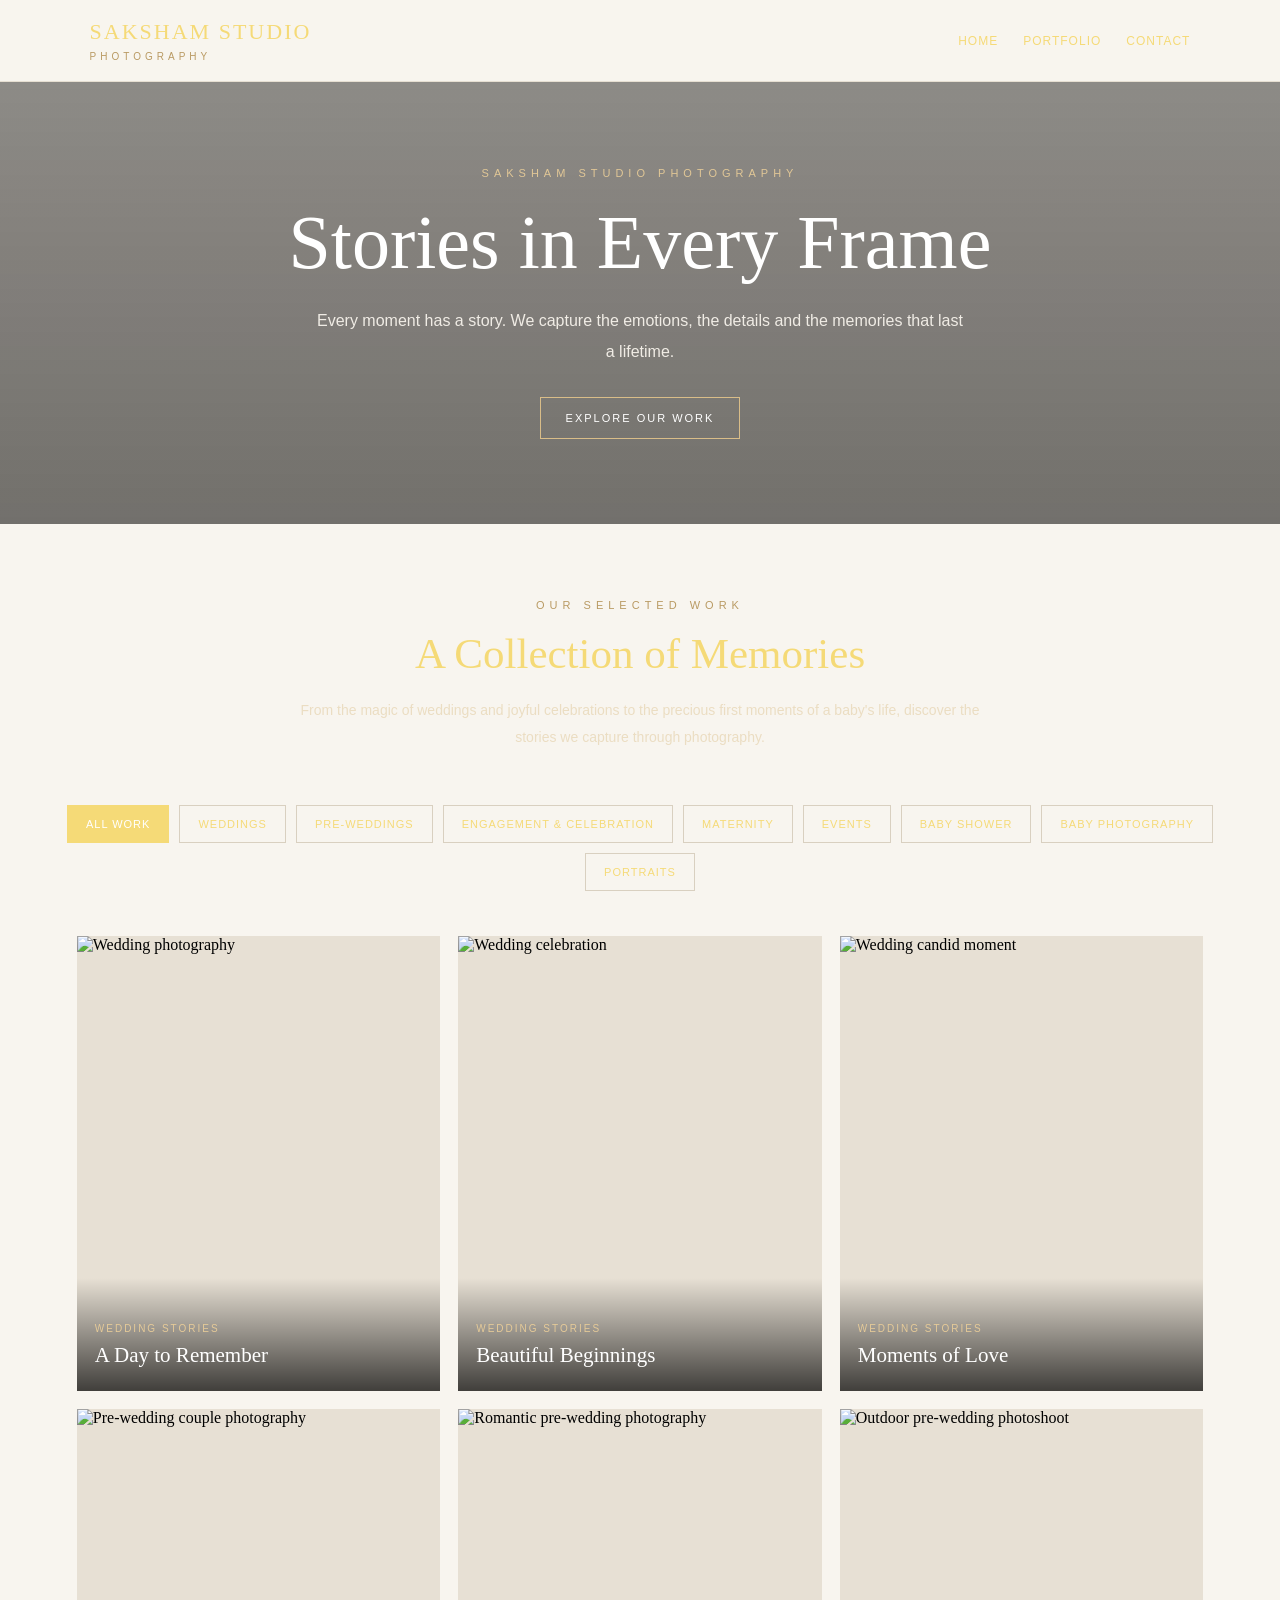
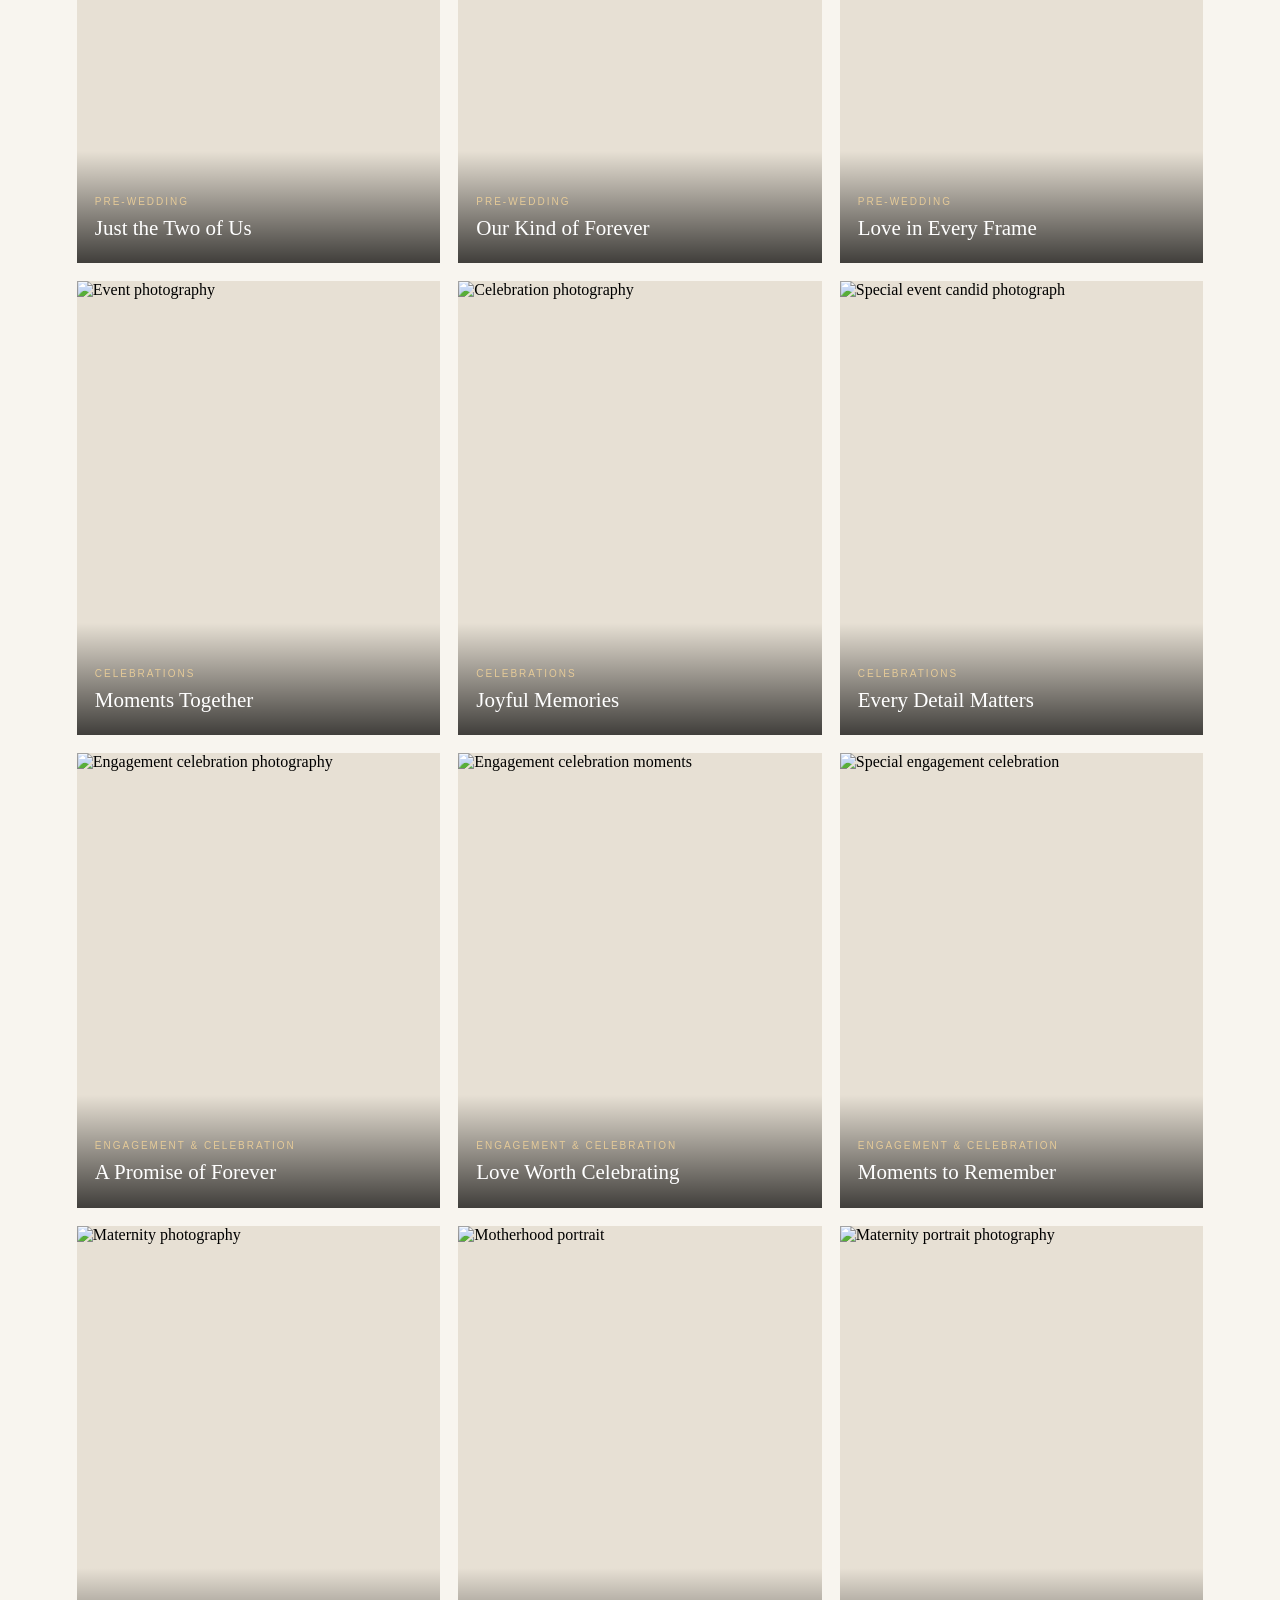
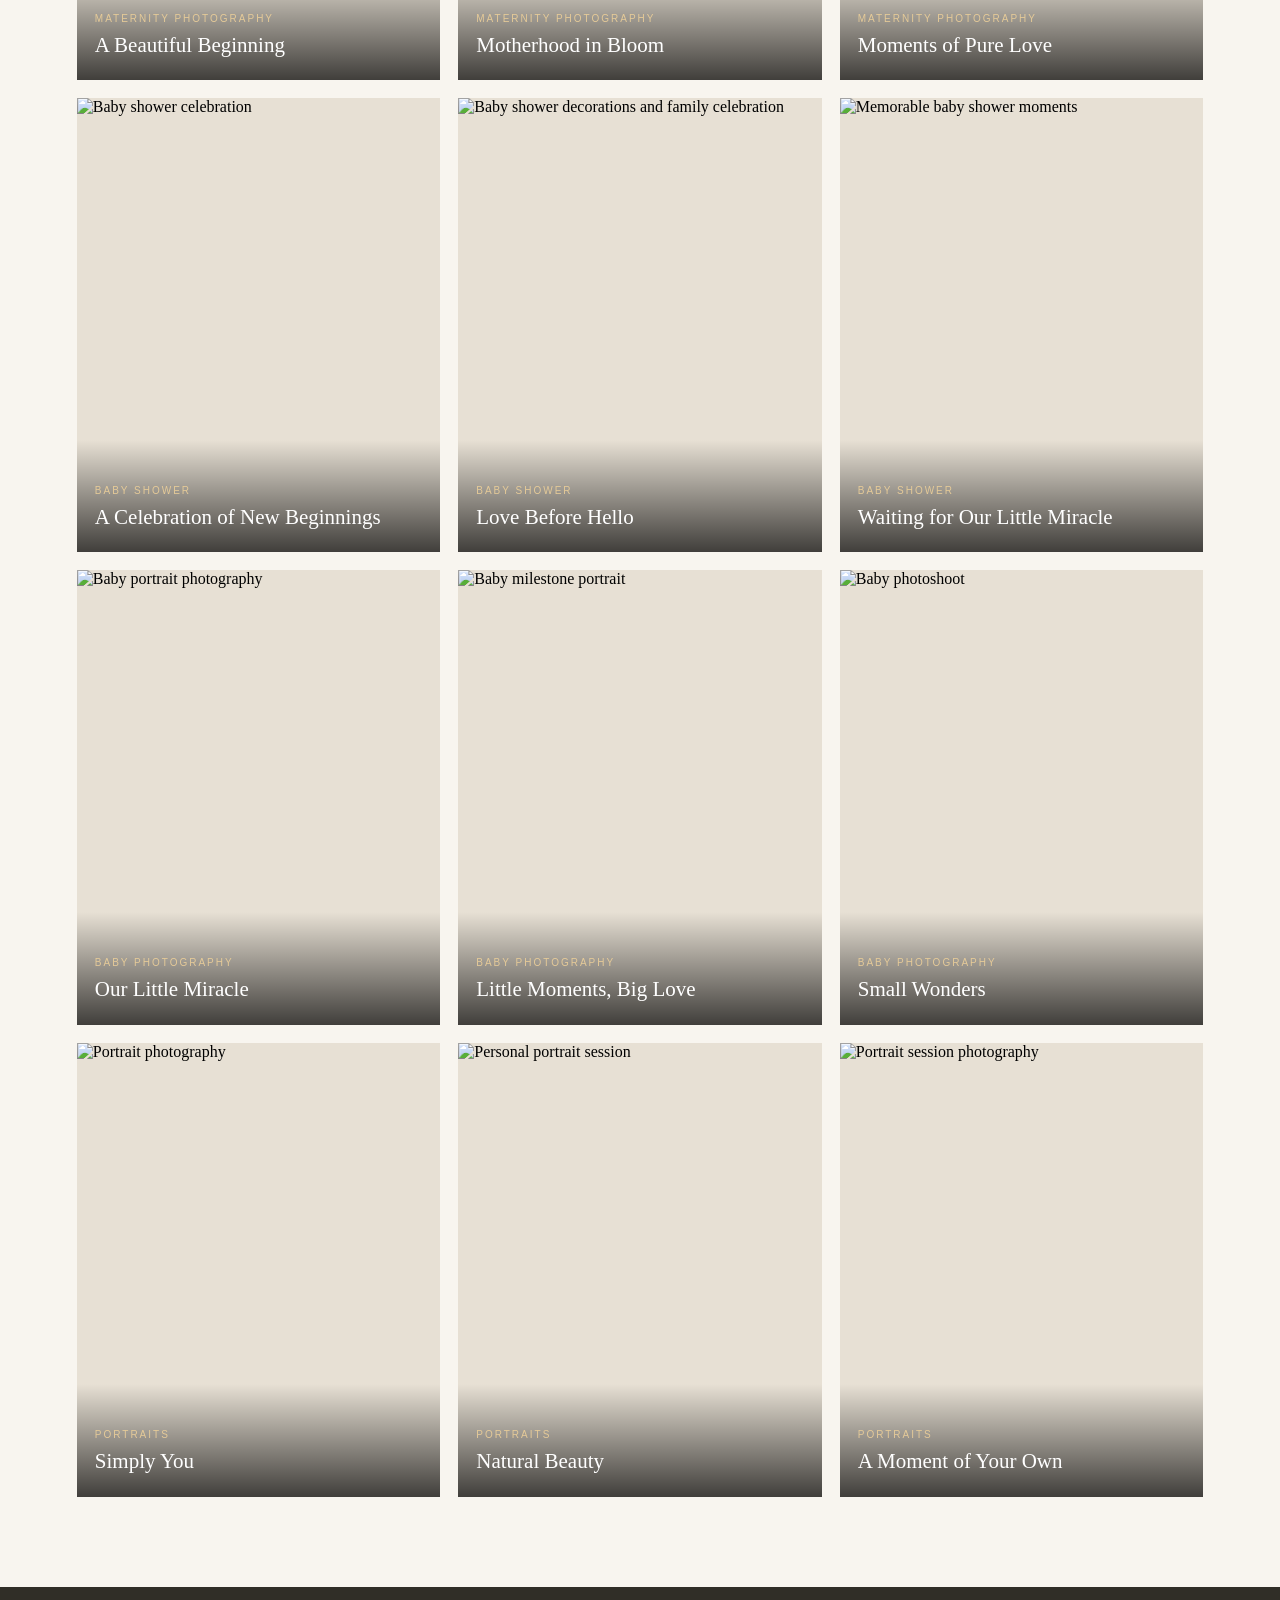
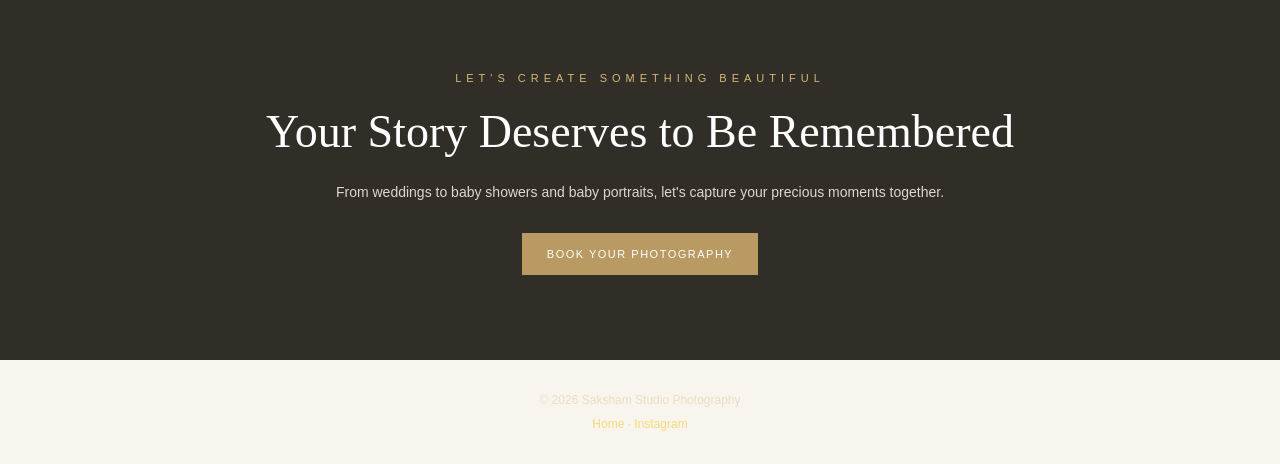
==== portfolio.html @ 3887b536 "Add files via upload" ====
<!DOCTYPE html>
<html lang="en">
<head>
<meta charset="UTF-8">
<meta name="viewport" content="width=device-width, initial-scale=1.0">

<title>Portfolio | Saksham Studio Photography</title>

<meta name="description" content="Explore wedding, pre-wedding, event, portrait, baby shower and baby photography by Saksham Studio Photography.">

<style>
:root {
  --cream: #f8f5ef;
  --gold: #b99a63;
  --dark: #f5da77;
  --muted: #ebddc2;
  --white: #ffffff;
}

* {
  margin: 0;
  padding: 0;
  box-sizing: border-box;
}

html {
  scroll-behavior: smooth;
  scroll-padding-top: 20px;
}

body {
  background: var(--cream);
  color: var(--dark);
  font-family: Georgia, "Times New Roman", serif;
}

a {
  color: inherit;
  text-decoration: none;
}

button {
  font: inherit;
}

/* HEADER */

header {
  min-height: 82px;
  padding: 18px 7%;
  display: flex;
  justify-content: space-between;
  align-items: center;
  gap: 20px;
  background: rgba(248, 245, 239, 0.97);
  border-bottom: 1px solid #e6dfd2;
}

.brand {
  font-size: 22px;
  letter-spacing: 2px;
  white-space: nowrap;
}

.brand span {
  display: block;
  font-family: Arial, sans-serif;
  font-size: 10px;
  letter-spacing: 4px;
  color: var(--gold);
  margin-top: 6px;
}

nav {
  display: flex;
  gap: 25px;
  align-items: center;
  font: 12px Arial, sans-serif;
  letter-spacing: 1px;
  text-transform: uppercase;
}

nav a {
  transition: color .25s;
}

nav a:hover {
  color: var(--gold);
}

/* HERO SECTION */

.hero {
  min-height: 440px;
  padding: 85px 20px;
  display: flex;
  justify-content: center;
  align-items: center;
  text-align: center;
  background:
    linear-gradient(rgba(25,23,20,.48), rgba(25,23,20,.60)),
    url("images/portfolio-cover.jpg") center 45% / cover no-repeat;
  color: white;
}

.hero-content {
  max-width: 760px;
}

.eyebrow {
  color: #e1c796;
  font: 11px Arial, sans-serif;
  letter-spacing: 5px;
  text-transform: uppercase;
}

.hero h1 {
  font-size: clamp(42px, 7vw, 76px);
  font-weight: normal;
  line-height: 1.15;
  margin: 20px 0;
}

.hero p {
  font: 16px/1.9 Arial, sans-serif;
  color: #f0ece5;
  max-width: 650px;
  margin: 0 auto;
}

.hero-button {
  display: inline-block;
  margin-top: 30px;
  padding: 14px 25px;
  border: 1px solid #d9bd88;
  color: white;
  font: 11px Arial, sans-serif;
  letter-spacing: 2px;
  text-transform: uppercase;
  transition: .25s;
}

.hero-button:hover {
  background: var(--gold);
  color: white;
}

/* INTRODUCTION */

.intro {
  text-align: center;
  max-width: 760px;
  margin: 75px auto 35px;
  padding: 0 22px;
}

.intro .eyebrow {
  color: var(--gold);
}

.intro h2 {
  font-size: clamp(30px, 4vw, 43px);
  font-weight: normal;
  line-height: 1.3;
  margin: 15px 0;
}

.intro p {
  font: 14px/1.9 Arial, sans-serif;
  color: var(--muted);
}

/* PORTFOLIO FILTERS */

.filters {
  display: flex;
  justify-content: center;
  flex-wrap: wrap;
  gap: 10px;
  padding: 20px;
  margin-bottom: 25px;
}

.filter-btn {
  padding: 12px 18px;
  background: transparent;
  border: 1px solid #d9d0c0;
  border-radius: 0;
  color: var(--dark);
  cursor: pointer;
  font: 11px Arial, sans-serif;
  letter-spacing: 1px;
  text-transform: uppercase;
  transition: .25s;
}

.filter-btn:hover,
.filter-btn.active {
  background: var(--dark);
  color: white;
  border-color: var(--dark);
}

/* PHOTO GALLERY */

.gallery {
  width: min(1440px, 100%);
  padding: 0 6%;
  margin: 0 auto 90px;
  display: grid;
  grid-template-columns: repeat(3, minmax(0, 1fr));
  gap: 18px;
}

.photo-card {
  position: relative;
  overflow: hidden;
  background: #e7e0d4;
  cursor: pointer;
  aspect-ratio: 4 / 5;
  border: 0;
  padding: 0;
  display: block;
  width: 100%;
  text-align: left;
}

.photo-card[hidden] {
  display: none;
}

.photo-card img {
  display: block;
  width: 100%;
  height: 100%;
  object-fit: cover;
  transition: transform .6s ease;
}

.photo-card:hover img {
  transform: scale(1.055);
}

.photo-caption {
  position: absolute;
  inset: auto 0 0;
  padding: 45px 18px 20px;
  text-align: left;
  color: white;
  background: linear-gradient(transparent, rgba(0,0,0,.72));
  pointer-events: none;
}

.photo-caption small {
  display: block;
  font: 10px Arial, sans-serif;
  letter-spacing: 2px;
  text-transform: uppercase;
  color: #e5ca98;
  margin-bottom: 7px;
}

.photo-caption strong {
  font-size: 21px;
  font-weight: normal;
  line-height: 1.4;
}

.photo-card:focus-visible,
.filter-btn:focus-visible,
a:focus-visible {
  outline: 2px solid var(--gold);
  outline-offset: 3px;
}

/* BOOKING SECTION */

.booking {
  text-align: center;
  padding: 85px 20px;
  background: #302e27;
  color: white;
}

.booking .eyebrow {
  color: #d7b779;
}

.booking h2 {
  font-size: clamp(30px, 4vw, 46px);
  line-height: 1.3;
  font-weight: normal;
  margin: 18px 0;
}

.booking p {
  color: #ddd7cc;
  font: 14px/1.8 Arial, sans-serif;
}

.booking a {
  display: inline-block;
  margin-top: 28px;
  padding: 15px 25px;
  background: var(--gold);
  color: white;
  font: 11px Arial, sans-serif;
  letter-spacing: 1.5px;
  text-transform: uppercase;
  transition: background .25s;
}

.booking a:hover {
  background: #9d7d47;
}

/* FOOTER */

footer {
  padding: 28px 20px;
  text-align: center;
  font: 12px/2 Arial, sans-serif;
  color: var(--muted);
}

footer a {
  color: var(--dark);
}

footer a:hover {
  color: var(--gold);
}

/* FULL-SCREEN PHOTO VIEWER */

.lightbox {
  position: fixed;
  inset: 0;
  z-index: 1000;
  display: none;
  align-items: center;
  justify-content: center;
  padding: 25px;
  background: rgba(15, 14, 12, .94);
}

.lightbox.open {
  display: flex;
}

.lightbox img {
  max-width: 90vw;
  max-height: 82vh;
  object-fit: contain;
}

.lightbox-close {
  position: absolute;
  top: 18px;
  right: 25px;
  color: white;
  background: transparent;
  border: 0;
  font: 36px Arial, sans-serif;
  cursor: pointer;
}

/* TABLET */

@media (max-width: 850px) {
  header {
    padding: 18px 5%;
  }

  nav {
    gap: 13px;
  }

  .gallery {
    grid-template-columns: repeat(2, minmax(0, 1fr));
    padding: 0 4%;
    gap: 12px;
  }
}

/* MOBILE */

@media (max-width: 560px) {
  header {
    align-items: flex-start;
    flex-direction: column;
    gap: 15px;
  }

  nav {
    flex-wrap: wrap;
    gap: 12px;
    font-size: 10px;
  }

  .hero {
    min-height: 340px;
    padding: 65px 18px;
  }

  .hero p {
    font-size: 14px;
  }

  .intro {
    margin-top: 55px;
  }

  .gallery {
    grid-template-columns: repeat(2, minmax(0, 1fr));
    gap: 8px;
    padding: 0 10px;
  }

  .photo-caption {
    padding: 30px 9px 12px;
  }

  .photo-caption strong {
    font-size: 15px;
  }

  .photo-caption small {
    font-size: 8px;
    letter-spacing: 1px;
  }

  .filter-btn {
    padding: 10px 12px;
    font-size: 10px;
    letter-spacing: .5px;
  }

  .booking {
    padding: 65px 18px;
  }
}
</style>
</head>

<body>

<!-- HEADER -->

<header>
  <a class="brand" href="index.html">
    SAKSHAM STUDIO
    <span>PHOTOGRAPHY</span>
  </a>

  <nav aria-label="Main navigation">
    <a href="index.html">Home</a>
    <a href="#gallery">Portfolio</a>
    <a href="#booking">Contact</a>
  </nav>
</header>

<!-- HERO -->

<section class="hero">
  <div class="hero-content">
    <div class="eyebrow">Saksham Studio Photography</div>

    <h1>Stories in Every Frame</h1>

    <p>
      Every moment has a story. We capture the emotions,
      the details and the memories that last a lifetime.
    </p>

    <a class="hero-button" href="#gallery">
      Explore Our Work
    </a>
  </div>
</section>

<!-- PORTFOLIO INTRODUCTION -->

<section class="intro">
  <div class="eyebrow">Our Selected Work</div>

  <h2>A Collection of Memories</h2>

  <p>
    From the magic of weddings and joyful celebrations
    to the precious first moments of a baby's life,
    discover the stories we capture through photography.
  </p>
</section>

<!-- CATEGORY FILTERS -->

<div class="filters" aria-label="Filter portfolio photographs">

  <button class="filter-btn active"
          data-filter="all"
          aria-pressed="true">
    All Work
  </button>

  <button class="filter-btn"
          data-filter="wedding"
          aria-pressed="false">
    Weddings
  </button>

  <button class="filter-btn"
          data-filter="prewedding"
          aria-pressed="false">
    Pre-Weddings
  </button>
  
  <button class="filter-btn"
        data-filter="engagement"
        aria-pressed="false">
  Engagement &amp; Celebration
  </button>

  <button class="filter-btn"
        data-filter="maternity"
        aria-pressed="false">
  Maternity
  </button>

  <button class="filter-btn"
          data-filter="events"
          aria-pressed="false">
    Events
  </button>

  <button class="filter-btn"
          data-filter="baby-shower"
          aria-pressed="false">
    Baby Shower
  </button>

  <button class="filter-btn"
          data-filter="baby"
          aria-pressed="false">
    Baby Photography
  </button>

  <button class="filter-btn"
          data-filter="portraits"
          aria-pressed="false">
    Portraits
  </button>

</div>

<!-- PHOTO GALLERY -->

<main id="gallery" class="gallery">

  <!-- WEDDING PHOTOS -->

  <button class="photo-card"
          data-category="wedding"
          aria-label="Enlarge wedding photograph">
    <img src="images/wedding-1.jpg"
         alt="Wedding photography"
         loading="lazy">
    <span class="photo-caption">
      <small>Wedding Stories</small>
      <strong>A Day to Remember</strong>
    </span>
  </button>

  <button class="photo-card"
          data-category="wedding"
          aria-label="Enlarge wedding photograph">
    <img src="images/wedding-2.jpg"
         alt="Wedding celebration"
         loading="lazy">
    <span class="photo-caption">
      <small>Wedding Stories</small>
      <strong>Beautiful Beginnings</strong>
    </span>
  </button>

  <button class="photo-card"
          data-category="wedding"
          aria-label="Enlarge wedding photograph">
    <img src="images/wedding-3.jpg"
         alt="Wedding candid moment"
         loading="lazy">
    <span class="photo-caption">
      <small>Wedding Stories</small>
      <strong>Moments of Love</strong>
    </span>
  </button>

  <!-- PRE-WEDDING PHOTOS -->

  <button class="photo-card"
          data-category="prewedding"
          aria-label="Enlarge pre-wedding photograph">
    <img src="images/prewedding-1.jpg"
         alt="Pre-wedding couple photography"
         loading="lazy">
    <span class="photo-caption">
      <small>Pre-Wedding</small>
      <strong>Just the Two of Us</strong>
    </span>
  </button>

  <button class="photo-card"
          data-category="prewedding"
          aria-label="Enlarge pre-wedding photograph">
    <img src="images/prewedding-2.jpg"
         alt="Romantic pre-wedding photography"
         loading="lazy">
    <span class="photo-caption">
      <small>Pre-Wedding</small>
      <strong>Our Kind of Forever</strong>
    </span>
  </button>

  <button class="photo-card"
          data-category="prewedding"
          aria-label="Enlarge pre-wedding photograph">
    <img src="images/prewedding-3.jpg"
         alt="Outdoor pre-wedding photoshoot"
         loading="lazy">
    <span class="photo-caption">
      <small>Pre-Wedding</small>
      <strong>Love in Every Frame</strong>
    </span>
  </button>

  <!-- EVENT PHOTOS -->

  <button class="photo-card"
          data-category="events"
          aria-label="Enlarge event photograph">
    <img src="images/event-1.jpg"
         alt="Event photography"
         loading="lazy">
    <span class="photo-caption">
      <small>Celebrations</small>
      <strong>Moments Together</strong>
    </span>
  </button>

  <button class="photo-card"
          data-category="events"
          aria-label="Enlarge event photograph">
    <img src="images/event-2.jpg"
         alt="Celebration photography"
         loading="lazy">
    <span class="photo-caption">
      <small>Celebrations</small>
      <strong>Joyful Memories</strong>
    </span>
  </button>

  <button class="photo-card"
          data-category="events"
          aria-label="Enlarge event photograph">
    <img src="images/event-3.jpg"
         alt="Special event candid photograph"
         loading="lazy">
    <span class="photo-caption">
      <small>Celebrations</small>
      <strong>Every Detail Matters</strong>
    </span>
  </button>
  
  <!-- ENGAGEMENT & CELEBRATION PHOTOS -->

  <button class="photo-card"
          data-category="engagement"
          aria-label="Enlarge engagement photograph">
    <img src="images/engagement-celebration-1.jpg"
         alt="Engagement celebration photography"
         loading="lazy">
    <span class="photo-caption">
      <small>Engagement &amp; Celebration</small>
      <strong>A Promise of Forever</strong>
    </span>
  </button>

  <button class="photo-card"
          data-category="engagement"
          aria-label="Enlarge engagement photograph">
    <img src="images/engagement-celebration-2.jpg"
         alt="Engagement celebration moments"
         loading="lazy">
    <span class="photo-caption">
      <small>Engagement &amp; Celebration</small>
      <strong>Love Worth Celebrating</strong>
    </span>
  </button>

  <button class="photo-card"
          data-category="engagement"
          aria-label="Enlarge celebration photograph">
    <img src="images/engagement-celebration-3.jpg"
         alt="Special engagement celebration"
         loading="lazy">
    <span class="photo-caption">
      <small>Engagement &amp; Celebration</small>
      <strong>Moments to Remember</strong>
    </span>
  </button>

  <!-- MATERNITY PHOTOS -->

  <button class="photo-card"
          data-category="maternity"
          aria-label="Enlarge maternity photograph">
    <img src="images/maternity-1.jpg"
         alt="Maternity photography"
         loading="lazy">
    <span class="photo-caption">
      <small>Maternity Photography</small>
      <strong>A Beautiful Beginning</strong>
    </span>
  </button>

  <button class="photo-card"
          data-category="maternity"
          aria-label="Enlarge maternity photograph">
    <img src="images/maternity-2.jpg"
         alt="Motherhood portrait"
         loading="lazy">
    <span class="photo-caption">
      <small>Maternity Photography</small>
      <strong>Motherhood in Bloom</strong>
    </span>
  </button>

  <button class="photo-card"
          data-category="maternity"
          aria-label="Enlarge maternity photograph">
    <img src="images/maternity-3.jpg"
         alt="Maternity portrait photography"
         loading="lazy">
    <span class="photo-caption">
      <small>Maternity Photography</small>
      <strong>Moments of Pure Love</strong>
    </span>
  </button>

  <!-- BABY SHOWER PHOTOS -->

  <button class="photo-card"
          data-category="baby-shower"
          aria-label="Enlarge baby shower photograph">
    <img src="images/baby-shower-1.jpg"
         alt="Baby shower celebration"
         loading="lazy">
    <span class="photo-caption">
      <small>Baby Shower</small>
      <strong>A Celebration of New Beginnings</strong>
    </span>
  </button>

  <button class="photo-card"
          data-category="baby-shower"
          aria-label="Enlarge baby shower photograph">
    <img src="images/baby-shower-2.jpg"
         alt="Baby shower decorations and family celebration"
         loading="lazy">
    <span class="photo-caption">
      <small>Baby Shower</small>
      <strong>Love Before Hello</strong>
    </span>
  </button>

  <button class="photo-card"
          data-category="baby-shower"
          aria-label="Enlarge baby shower photograph">
    <img src="images/baby-shower-3.jpg"
         alt="Memorable baby shower moments"
         loading="lazy">
    <span class="photo-caption">
      <small>Baby Shower</small>
      <strong>Waiting for Our Little Miracle</strong>
    </span>
  </button>

  <!-- BABY PHOTOGRAPHY PHOTOS -->

  <button class="photo-card"
          data-category="baby"
          aria-label="Enlarge baby photograph">
    <img src="images/baby-1.jpg"
         alt="Baby portrait photography"
         loading="lazy">
    <span class="photo-caption">
      <small>Baby Photography</small>
      <strong>Our Little Miracle</strong>
    </span>
  </button>

  <button class="photo-card"
          data-category="baby"
          aria-label="Enlarge baby photograph">
    <img src="images/baby-2.jpg"
         alt="Baby milestone portrait"
         loading="lazy">
    <span class="photo-caption">
      <small>Baby Photography</small>
      <strong>Little Moments, Big Love</strong>
    </span>
  </button>

  <button class="photo-card"
          data-category="baby"
          aria-label="Enlarge baby photograph">
    <img src="images/baby-3.jpg"
         alt="Baby photoshoot"
         loading="lazy">
    <span class="photo-caption">
      <small>Baby Photography</small>
      <strong>Small Wonders</strong>
    </span>
  </button>

  <!-- PORTRAIT PHOTOS -->

  <button class="photo-card"
          data-category="portraits"
          aria-label="Enlarge portrait photograph">
    <img src="images/portrait-1.jpg"
         alt="Portrait photography"
         loading="lazy">
    <span class="photo-caption">
      <small>Portraits</small>
      <strong>Simply You</strong>
    </span>
  </button>

  <button class="photo-card"
          data-category="portraits"
          aria-label="Enlarge portrait photograph">
    <img src="images/portrait-2.jpg"
         alt="Personal portrait session"
         loading="lazy">
    <span class="photo-caption">
      <small>Portraits</small>
      <strong>Natural Beauty</strong>
    </span>
  </button>

  <button class="photo-card"
          data-category="portraits"
          aria-label="Enlarge portrait photograph">
    <img src="images/portrait-3.jpg"
         alt="Portrait session photography"
         loading="lazy">
    <span class="photo-caption">
      <small>Portraits</small>
      <strong>A Moment of Your Own</strong>
    </span>
  </button>

</main>

<!-- WHATSAPP BOOKING -->

<section class="booking" id="booking">
  <div class="eyebrow">Let's Create Something Beautiful</div>

  <h2>Your Story Deserves to Be Remembered</h2>

  <p>
    From weddings to baby showers and baby portraits,
    let's capture your precious moments together.
  </p>

  <a href="https://wa.me/917841080180"
     target="_blank"
     rel="noopener noreferrer">
    Book Your Photography
  </a>
</section>

<!-- FOOTER -->

<footer>
  <p>
    © <span id="year"></span> Saksham Studio Photography
  </p>

  <p>
    <a href="index.html">Home</a> ·
    <a href="https://www.instagram.com/sakshams_studio/"
       target="_blank"
       rel="noopener noreferrer">
      Instagram
    </a>
  </p>
</footer>

<!-- FULL-SCREEN PHOTO VIEWER -->

<div class="lightbox"
     id="lightbox"
     role="dialog"
     aria-modal="true"
     aria-label="Photograph viewer">

  <button class="lightbox-close"
          id="closeLightbox"
          aria-label="Close photograph viewer">
    &times;
  </button>

  <img id="lightboxImage" src="" alt="">
</div>

<script>
/* PORTFOLIO FILTERS */

const filterButtons = document.querySelectorAll(".filter-btn");
const photoCards = document.querySelectorAll(".photo-card");

filterButtons.forEach(button => {
  button.addEventListener("click", () => {
    const category = button.dataset.filter;

    filterButtons.forEach(item => {
      const active = item === button;

      item.classList.toggle("active", active);
      item.setAttribute("aria-pressed", String(active));
    });

    photoCards.forEach(card => {
      card.hidden =
        category !== "all" &&
        card.dataset.category !== category;
    });
  });
});

/* PHOTO VIEWER */

const lightbox = document.getElementById("lightbox");
const lightboxImage = document.getElementById("lightboxImage");
const closeButton = document.getElementById("closeLightbox");

photoCards.forEach(card => {
  card.addEventListener("click", () => {
    const image = card.querySelector("img");

    if (!image.complete || image.naturalWidth === 0) {
      alert(
        "This photo could not be loaded. Please check the image filename and location."
      );
      return;
    }

    lightboxImage.src = image.src;
    lightboxImage.alt = image.alt;

    lightbox.classList.add("open");
    closeButton.focus();
  });
});

/* CLOSE PHOTO VIEWER */

function closeLightbox() {
  lightbox.classList.remove("open");
  lightboxImage.src = "";
}

closeButton.addEventListener("click", closeLightbox);

lightbox.addEventListener("click", event => {
  if (event.target === lightbox) {
    closeLightbox();
  }
});

document.addEventListener("keydown", event => {
  if (event.key === "Escape") {
    closeLightbox();
  }
});

/* AUTOMATIC COPYRIGHT YEAR */

document.getElementById("year").textContent =
  new Date().getFullYear();
</script>

</body>
</html>
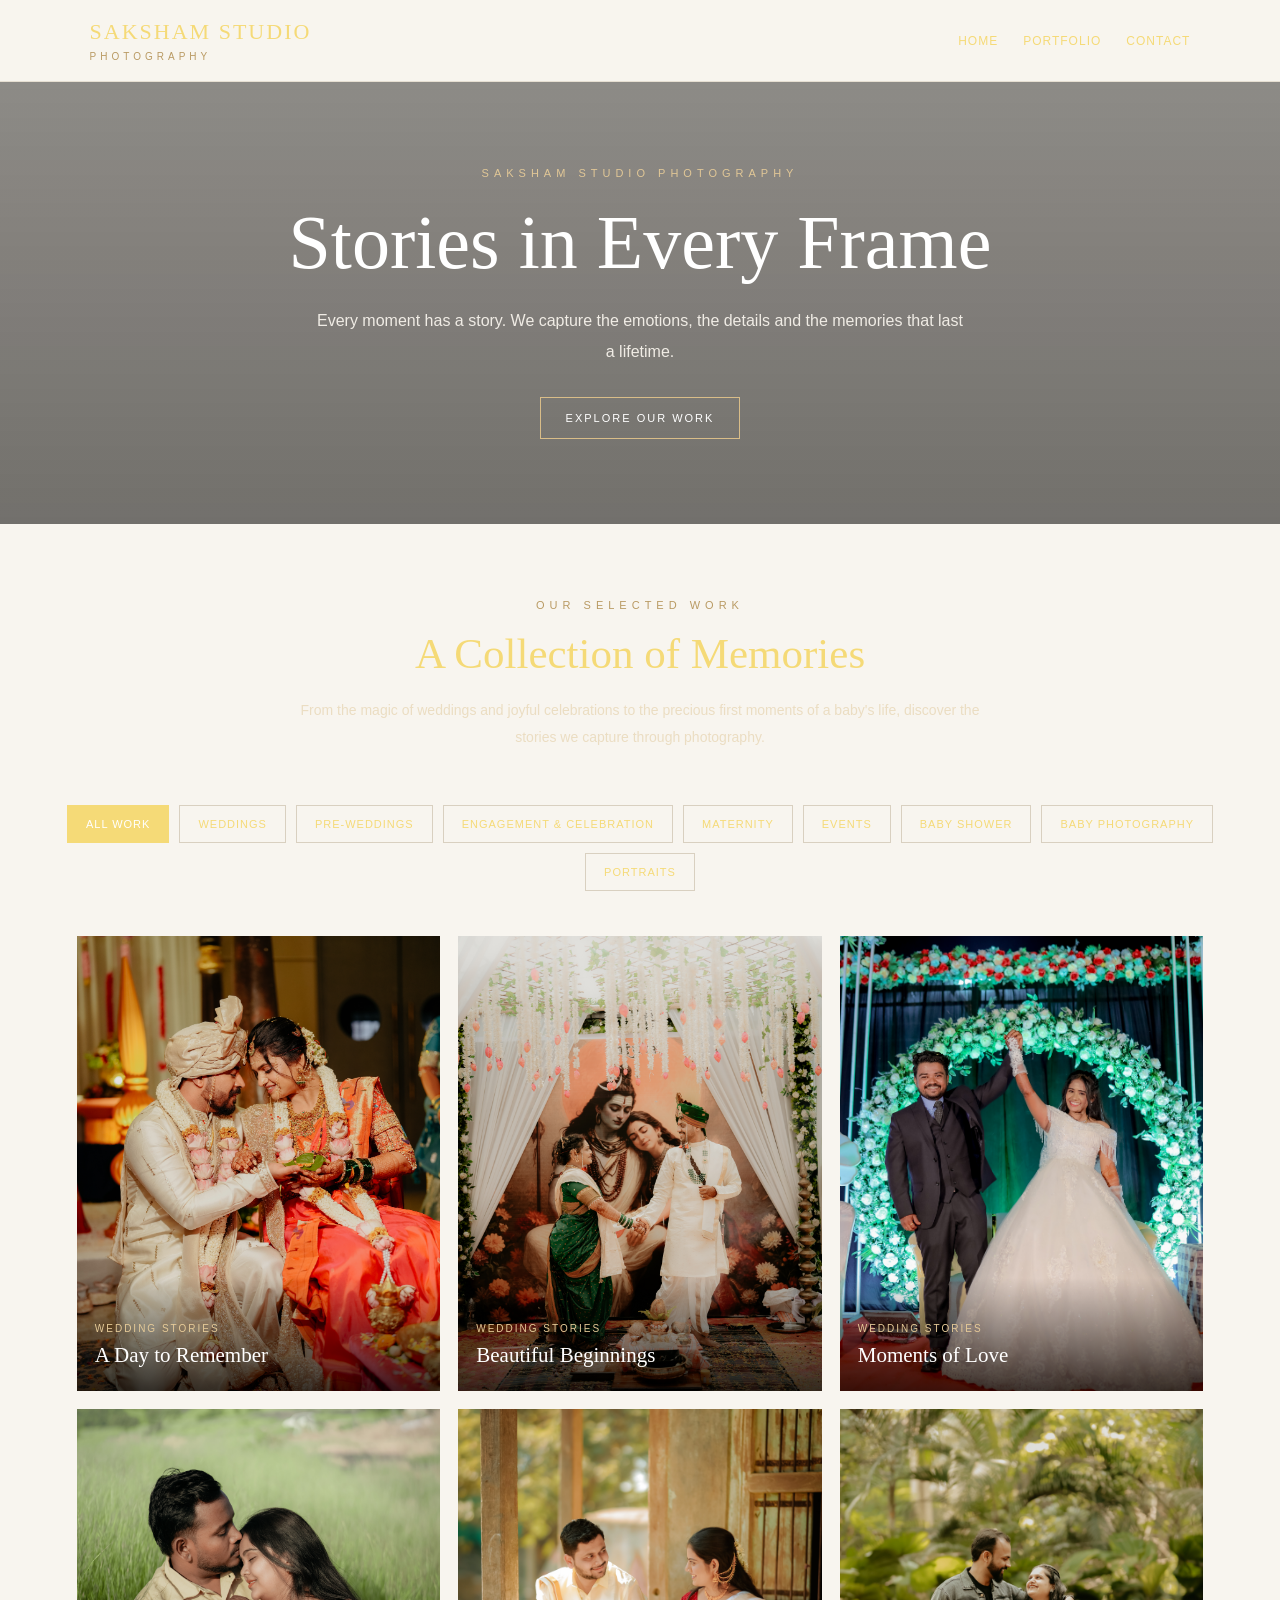
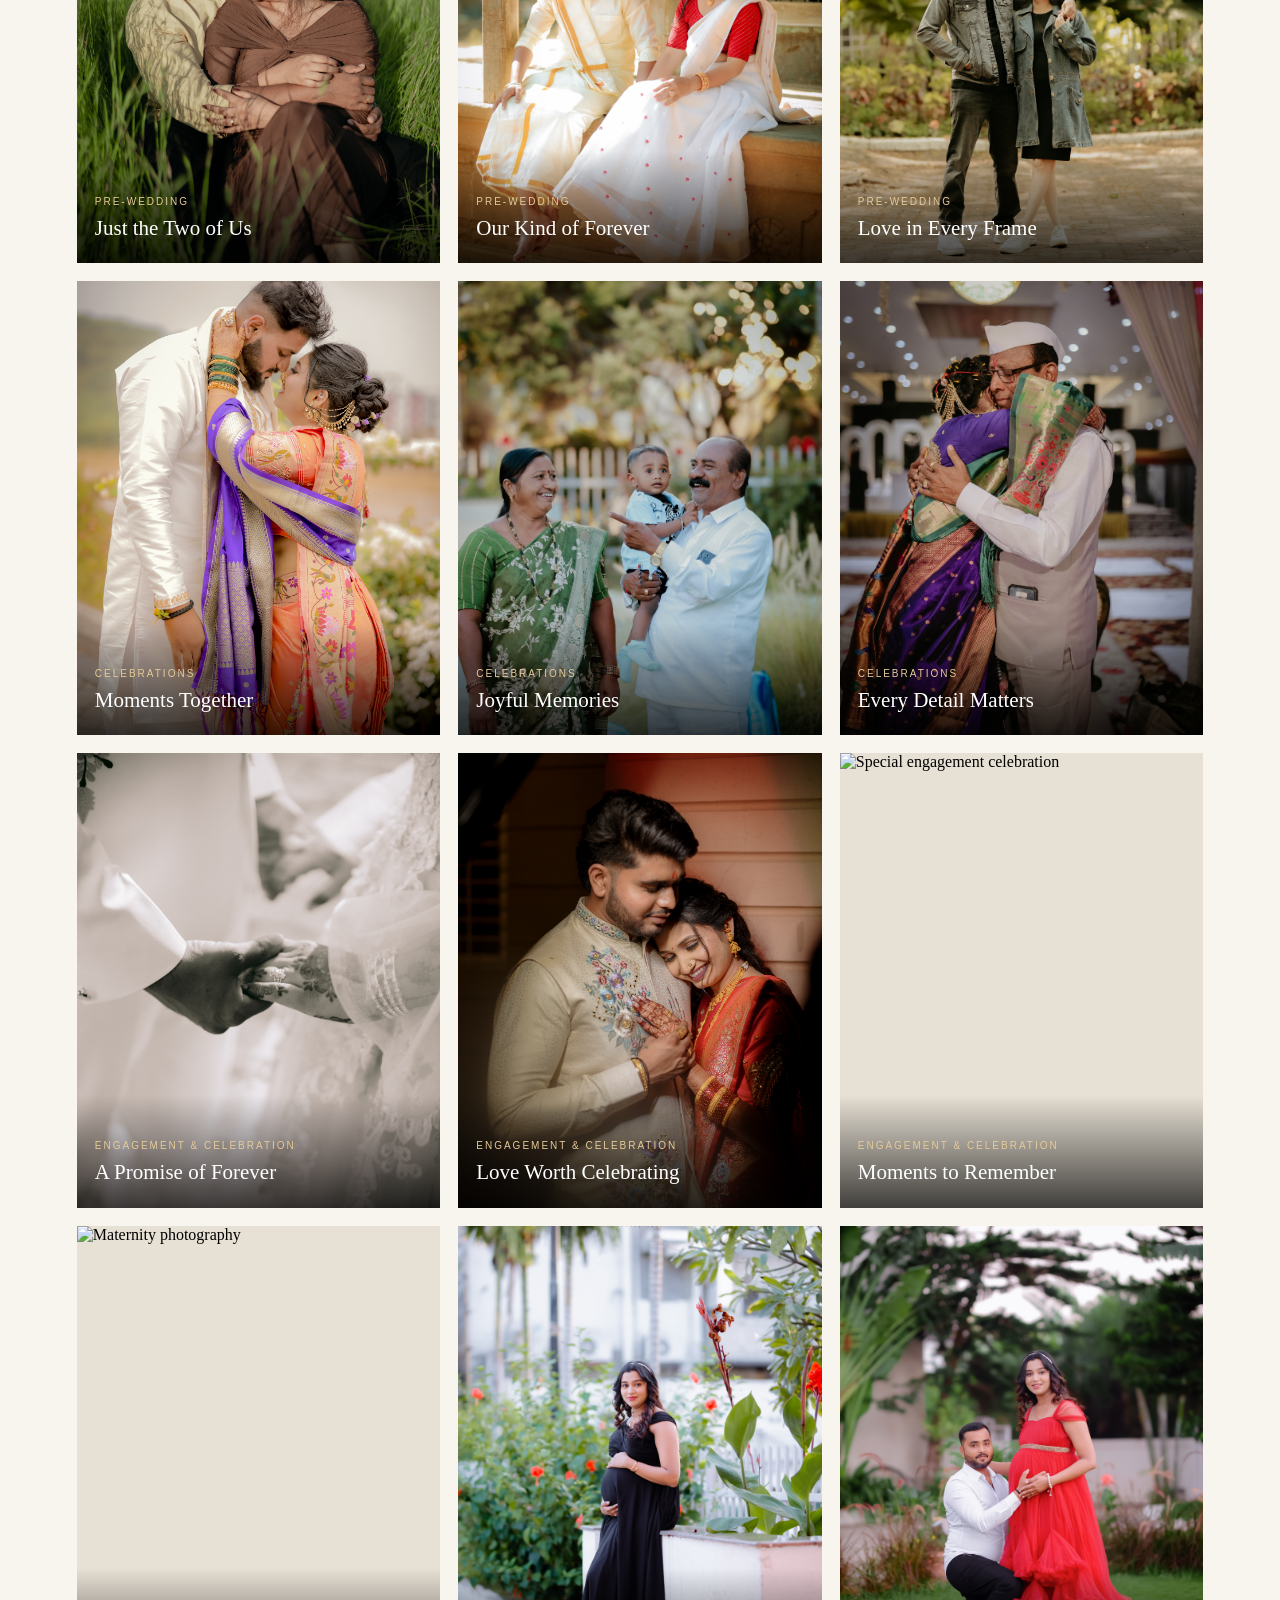
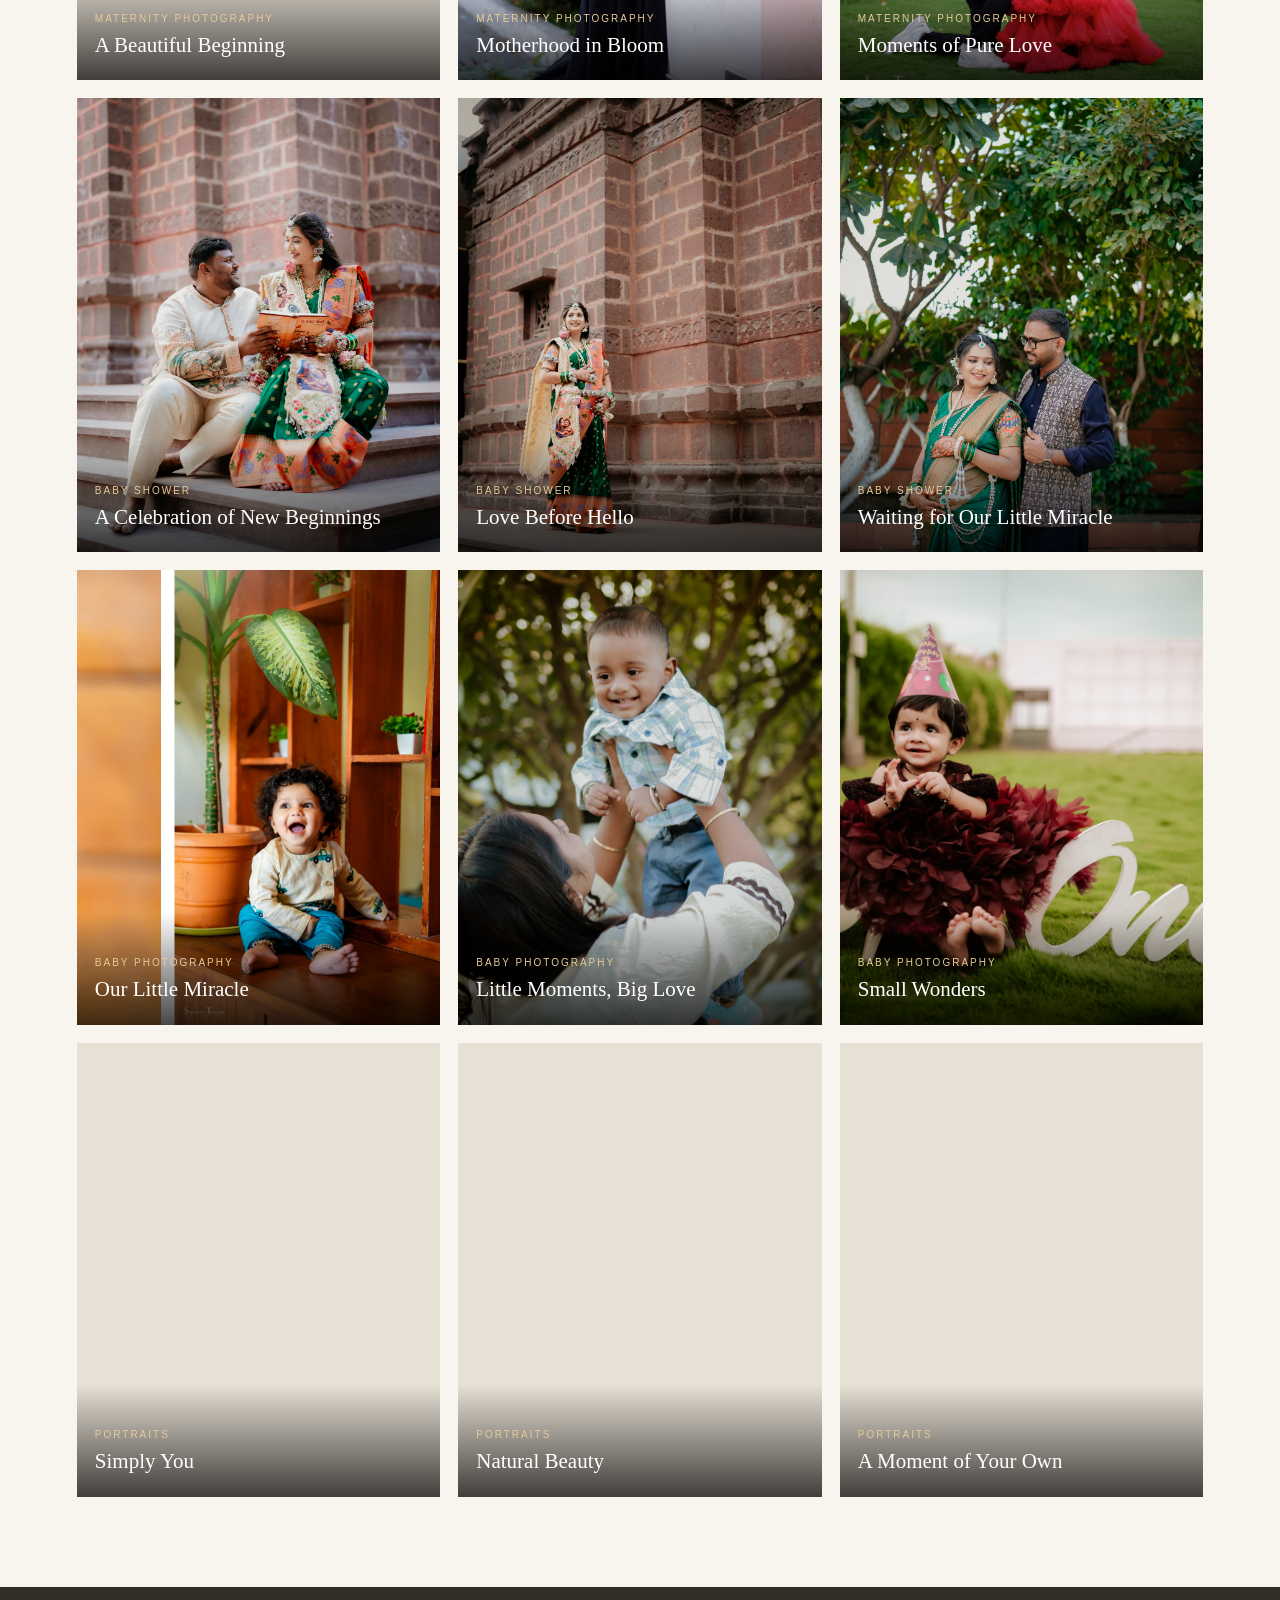
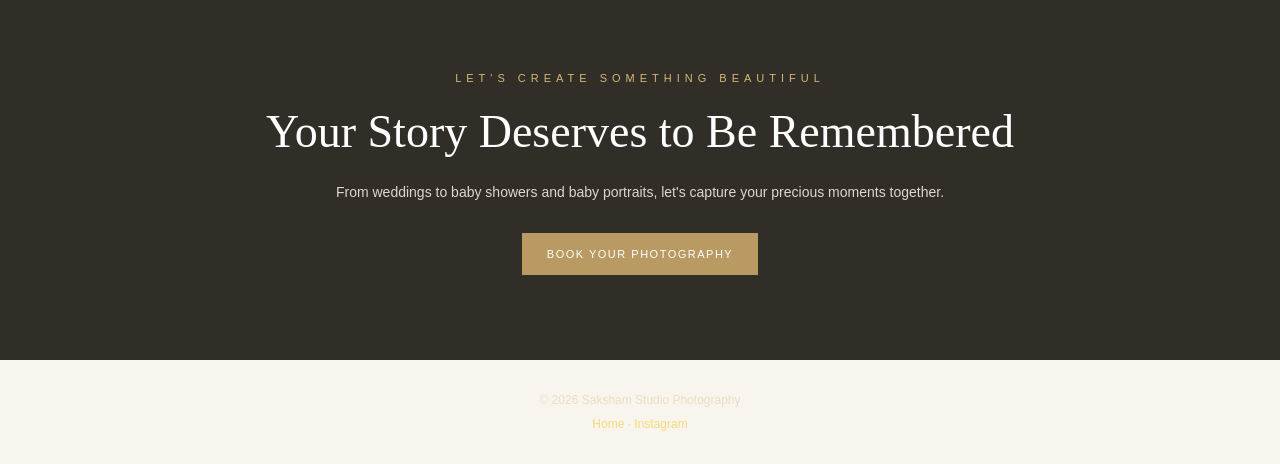
==== commit cadc77db: "Update portfolio.html" ====
--- a/portfolio.html
+++ b/portfolio.html
@@ -99,7 +99,7 @@
   text-align: center;
   background:
     linear-gradient(rgba(25,23,20,.48), rgba(25,23,20,.60)),
-    url("images/portfolio-cover.jpg") center 45% / cover no-repeat;
+    url("portfolio-cover.jpg") center 45% / cover no-repeat;
   color: white;
 }
 
@@ -562,7 +562,7 @@
   <button class="photo-card"
           data-category="wedding"
           aria-label="Enlarge wedding photograph">
-    <img src="images/wedding-1.jpg"
+    <img src="wedding-1.jpg"
          alt="Wedding photography"
          loading="lazy">
     <span class="photo-caption">
@@ -574,7 +574,7 @@
   <button class="photo-card"
           data-category="wedding"
           aria-label="Enlarge wedding photograph">
-    <img src="images/wedding-2.jpg"
+    <img src="wedding-2.jpg"
          alt="Wedding celebration"
          loading="lazy">
     <span class="photo-caption">
@@ -586,7 +586,7 @@
   <button class="photo-card"
           data-category="wedding"
           aria-label="Enlarge wedding photograph">
-    <img src="images/wedding-3.jpg"
+    <img src="wedding-3.jpg"
          alt="Wedding candid moment"
          loading="lazy">
     <span class="photo-caption">
@@ -600,7 +600,7 @@
   <button class="photo-card"
           data-category="prewedding"
           aria-label="Enlarge pre-wedding photograph">
-    <img src="images/prewedding-1.jpg"
+    <img src="prewedding-1.jpg"
          alt="Pre-wedding couple photography"
          loading="lazy">
     <span class="photo-caption">
@@ -612,7 +612,7 @@
   <button class="photo-card"
           data-category="prewedding"
           aria-label="Enlarge pre-wedding photograph">
-    <img src="images/prewedding-2.jpg"
+    <img src="prewedding-2.jpg"
          alt="Romantic pre-wedding photography"
          loading="lazy">
     <span class="photo-caption">
@@ -624,7 +624,7 @@
   <button class="photo-card"
           data-category="prewedding"
           aria-label="Enlarge pre-wedding photograph">
-    <img src="images/prewedding-3.jpg"
+    <img src="prewedding-3.jpg"
          alt="Outdoor pre-wedding photoshoot"
          loading="lazy">
     <span class="photo-caption">
@@ -638,7 +638,7 @@
   <button class="photo-card"
           data-category="events"
           aria-label="Enlarge event photograph">
-    <img src="images/event-1.jpg"
+    <img src="event-1.jpg"
          alt="Event photography"
          loading="lazy">
     <span class="photo-caption">
@@ -650,7 +650,7 @@
   <button class="photo-card"
           data-category="events"
           aria-label="Enlarge event photograph">
-    <img src="images/event-2.jpg"
+    <img src="event-2.jpg"
          alt="Celebration photography"
          loading="lazy">
     <span class="photo-caption">
@@ -662,7 +662,7 @@
   <button class="photo-card"
           data-category="events"
           aria-label="Enlarge event photograph">
-    <img src="images/event-3.jpg"
+    <img src="event-3.jpg"
          alt="Special event candid photograph"
          loading="lazy">
     <span class="photo-caption">
@@ -676,7 +676,7 @@
   <button class="photo-card"
           data-category="engagement"
           aria-label="Enlarge engagement photograph">
-    <img src="images/engagement-celebration-1.jpg"
+    <img src="engagement-celebration-1.jpg"
          alt="Engagement celebration photography"
          loading="lazy">
     <span class="photo-caption">
@@ -688,7 +688,7 @@
   <button class="photo-card"
           data-category="engagement"
           aria-label="Enlarge engagement photograph">
-    <img src="images/engagement-celebration-2.jpg"
+    <img src="engagement-celebration-2.jpg"
          alt="Engagement celebration moments"
          loading="lazy">
     <span class="photo-caption">
@@ -700,7 +700,7 @@
   <button class="photo-card"
           data-category="engagement"
           aria-label="Enlarge celebration photograph">
-    <img src="images/engagement-celebration-3.jpg"
+    <img src="engagement-celebration-3.jpg"
          alt="Special engagement celebration"
          loading="lazy">
     <span class="photo-caption">
@@ -714,7 +714,7 @@
   <button class="photo-card"
           data-category="maternity"
           aria-label="Enlarge maternity photograph">
-    <img src="images/maternity-1.jpg"
+    <img src="maternity-1.jpg"
          alt="Maternity photography"
          loading="lazy">
     <span class="photo-caption">
@@ -726,7 +726,7 @@
   <button class="photo-card"
           data-category="maternity"
           aria-label="Enlarge maternity photograph">
-    <img src="images/maternity-2.jpg"
+    <img src="maternity-2.jpg"
          alt="Motherhood portrait"
          loading="lazy">
     <span class="photo-caption">
@@ -738,7 +738,7 @@
   <button class="photo-card"
           data-category="maternity"
           aria-label="Enlarge maternity photograph">
-    <img src="images/maternity-3.jpg"
+    <img src="maternity-3.jpg"
          alt="Maternity portrait photography"
          loading="lazy">
     <span class="photo-caption">
@@ -752,7 +752,7 @@
   <button class="photo-card"
           data-category="baby-shower"
           aria-label="Enlarge baby shower photograph">
-    <img src="images/baby-shower-1.jpg"
+    <img src="baby-shower-1.jpg"
          alt="Baby shower celebration"
          loading="lazy">
     <span class="photo-caption">
@@ -764,7 +764,7 @@
   <button class="photo-card"
           data-category="baby-shower"
           aria-label="Enlarge baby shower photograph">
-    <img src="images/baby-shower-2.jpg"
+    <img src="baby-shower-2.jpg"
          alt="Baby shower decorations and family celebration"
          loading="lazy">
     <span class="photo-caption">
@@ -776,7 +776,7 @@
   <button class="photo-card"
           data-category="baby-shower"
           aria-label="Enlarge baby shower photograph">
-    <img src="images/baby-shower-3.jpg"
+    <img src="baby-shower-3.jpg"
          alt="Memorable baby shower moments"
          loading="lazy">
     <span class="photo-caption">
@@ -790,7 +790,7 @@
   <button class="photo-card"
           data-category="baby"
           aria-label="Enlarge baby photograph">
-    <img src="images/baby-1.jpg"
+    <img src="baby-1.jpg"
          alt="Baby portrait photography"
          loading="lazy">
     <span class="photo-caption">
@@ -802,7 +802,7 @@
   <button class="photo-card"
           data-category="baby"
           aria-label="Enlarge baby photograph">
-    <img src="images/baby-2.jpg"
+    <img src="baby-2.jpg"
          alt="Baby milestone portrait"
          loading="lazy">
     <span class="photo-caption">
@@ -814,7 +814,7 @@
   <button class="photo-card"
           data-category="baby"
           aria-label="Enlarge baby photograph">
-    <img src="images/baby-3.jpg"
+    <img src="baby-3.jpg"
          alt="Baby photoshoot"
          loading="lazy">
     <span class="photo-caption">
@@ -828,7 +828,7 @@
   <button class="photo-card"
           data-category="portraits"
           aria-label="Enlarge portrait photograph">
-    <img src="images/portrait-1.jpg"
+    <img src="portrait-1.jpg"
          alt="Portrait photography"
          loading="lazy">
     <span class="photo-caption">
@@ -840,7 +840,7 @@
   <button class="photo-card"
           data-category="portraits"
           aria-label="Enlarge portrait photograph">
-    <img src="images/portrait-2.jpg"
+    <img src="portrait-2.jpg"
          alt="Personal portrait session"
          loading="lazy">
     <span class="photo-caption">
@@ -852,7 +852,7 @@
   <button class="photo-card"
           data-category="portraits"
           aria-label="Enlarge portrait photograph">
-    <img src="images/portrait-3.jpg"
+    <img src="portrait-3.jpg"
          alt="Portrait session photography"
          loading="lazy">
     <span class="photo-caption">
@@ -994,4 +994,4 @@
 </script>
 
 </body>
-</html>+</html>
